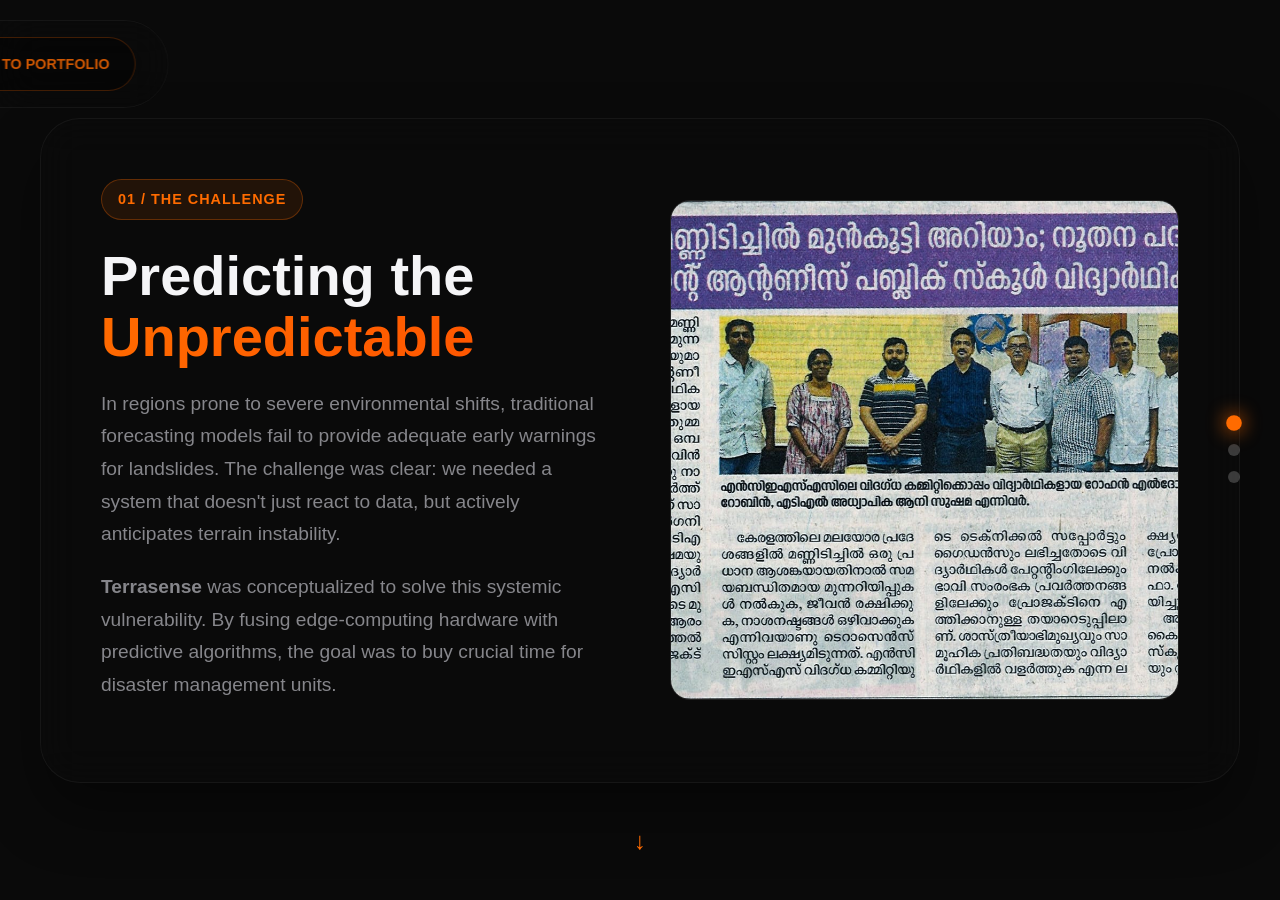
==== case-study-terrasense.html @ 5eba44bc "Add files via upload" ====
<!DOCTYPE html>
<html lang="en">
<head>
    <meta charset="UTF-8">
    <meta name="viewport" content="width=device-width, initial-scale=1.0">
    <title>Terrasense Case Study | Rohan Eldhose Manjummekudiyil</title>
    
    <!-- Google Fonts -->
    <link rel="preconnect" href="https://fonts.googleapis.com">
    <link rel="preconnect" href="https://fonts.gstatic.com" crossorigin>
    <link href="https://api.fontshare.com/v2/css?f[]=clash-display@700&f[]=satoshi@400;500;700&display=swap" rel="stylesheet">
    
    <!-- Local Stylesheet -->
    <link rel="stylesheet" href="style.css">

    <style>
        body, html {
            margin: 0;
            padding: 0;
            height: 100%;
            background: var(--bg-dark);
            color: var(--text-primary);
            font-family: 'Satoshi', sans-serif;
            overflow-x: hidden;
        }

        .scroll-container {
            height: 100vh;
            overflow-y: scroll;
            scroll-snap-type: y mandatory;
            scroll-behavior: smooth;
        }

        /* Hide scrollbar for a seamless presentation feel */
        .scroll-container::-webkit-scrollbar {
            width: 0px;
            background: transparent;
        }

        .slide {
            height: 100vh;
            width: 100%;
            scroll-snap-align: start;
            display: flex;
            align-items: center;
            justify-content: center;
            position: relative;
            padding: 40px;
            box-sizing: border-box;
        }

        .slide-content {
            max-width: 1200px;
            width: 100%;
            display: grid;
            grid-template-columns: 1fr 1fr;
            gap: 60px;
            align-items: center;
            background: rgba(10, 10, 10, 0.6);
            backdrop-filter: blur(20px);
            border: 1px solid rgba(255, 255, 255, 0.05);
            padding: 60px;
            border-radius: 40px;
            box-shadow: 0 30px 60px rgba(0,0,0,0.4);
            opacity: 0;
            transform: translateY(40px);
            animation: slideUpFade 1s forwards cubic-bezier(0.165, 0.84, 0.44, 1);
        }

        /* Slide specific delays */
        #slide2 .slide-content, #slide3 .slide-content {
            animation: none; /* Handled by intersection observer below */
        }

        @keyframes slideUpFade {
            to { opacity: 1; transform: translateY(0); }
        }

        .slide-text h2 {
            font-family: 'Clash Display', sans-serif;
            font-size: 3.5rem;
            line-height: 1.1;
            margin-bottom: 20px;
            color: var(--text-primary);
        }

        .slide-text .tag {
            display: inline-block;
            padding: 8px 16px;
            background: rgba(255, 107, 0, 0.1);
            color: var(--primary-orange);
            border: 1px solid rgba(255, 107, 0, 0.3);
            border-radius: 50px;
            font-size: 0.9rem;
            font-weight: 700;
            margin-bottom: 25px;
            letter-spacing: 1px;
            text-transform: uppercase;
        }

        .slide-text p {
            font-size: 1.2rem;
            line-height: 1.7;
            color: var(--text-secondary);
            margin-bottom: 20px;
        }

        .slide-image-container {
            width: 100%;
            height: 500px;
            border-radius: 20px;
            overflow: hidden;
            border: 1px solid rgba(255, 255, 255, 0.1);
            position: relative;
        }

        .slide-image-container img {
            width: 100%;
            height: 100%;
            object-fit: cover;
            transition: transform 0.8s ease;
        }

        .slide-image-container:hover img {
            transform: scale(1.05);
        }

        /* Navigation Dots */
        .nav-dots {
            position: fixed;
            right: 40px;
            top: 50%;
            transform: translateY(-50%);
            display: flex;
            flex-direction: column;
            gap: 15px;
            z-index: 100;
        }

        .dot {
            width: 12px;
            height: 12px;
            border-radius: 50%;
            background: rgba(255, 255, 255, 0.2);
            cursor: pointer;
            transition: all 0.3s ease;
        }

        .dot.active {
            background: var(--primary-orange);
            box-shadow: 0 0 15px var(--primary-orange);
            transform: scale(1.3);
        }

        .scroll-indicator {
            position: absolute;
            bottom: 40px;
            left: 50%;
            transform: translateX(-50%);
            color: var(--primary-orange);
            animation: bounce 2s infinite;
            font-size: 1.5rem;
            z-index: 10;
        }

        @keyframes bounce {
            0%, 20%, 50%, 80%, 100% { transform: translateY(0) translateX(-50%); }
            40% { transform: translateY(-20px) translateX(-50%); }
            60% { transform: translateY(-10px) translateX(-50%); }
        }

        @media (max-width: 992px) {
            .slide-content {
                grid-template-columns: 1fr;
                padding: 40px 20px;
                gap: 30px;
            }
            .slide-image-container {
                height: 300px;
            }
            .slide-text h2 {
                font-size: 2.5rem;
            }
            .nav-dots {
                display: none;
            }
        }
    </style>
</head>
<body>

    <!-- STICKY HEADER -> Back to Portfolio -->
    <header id="site-header" class="sticky-header" style="background: transparent; box-shadow: none; position: fixed; top: 20px; left: 20px;">
        <div class="header-container" style="display: flex; justify-content: space-between; align-items: center; margin: 0;">
            <a href="index.html#about" class="back-link" style="color: var(--primary-orange); text-decoration: none; font-weight: 600; font-size: 0.9rem; display: flex; align-items: center; gap: 8px; opacity: 0.8; transition: opacity 0.3s ease; background: rgba(0,0,0,0.5); padding: 12px 25px; border-radius: 50px; border: 1px solid rgba(255, 107, 0, 0.3); backdrop-filter: blur(10px);">
                <span style="font-size: 1.1rem;">←</span> BACK TO PORTFOLIO
            </a>
        </div>
    </header>

    <div class="nav-dots">
        <div class="dot active" onclick="document.getElementById('slide1').scrollIntoView()"></div>
        <div class="dot" onclick="document.getElementById('slide2').scrollIntoView()"></div>
        <div class="dot" onclick="document.getElementById('slide3').scrollIntoView()"></div>
    </div>

    <div class="scroll-container">
        
        <!-- SLIDE 1: PROBLEM STATEMENT -->
        <section id="slide1" class="slide">
            <div class="slide-content">
                <div class="slide-text">
                    <span class="tag">01 / The Challenge</span>
                    <h2>Predicting the <br><span class="gradient-text">Unpredictable</span></h2>
                    <p>In regions prone to severe environmental shifts, traditional forecasting models fail to provide adequate early warnings for landslides. The challenge was clear: we needed a system that doesn't just react to data, but actively anticipates terrain instability.</p>
                    <p><strong>Terrasense</strong> was conceptualized to solve this systemic vulnerability. By fusing edge-computing hardware with predictive algorithms, the goal was to buy crucial time for disaster management units.</p>
                </div>
                <div class="slide-image-container">
                    <img src="terrasense.jpeg" alt="Terrasense Hardware and Concepts">
                </div>
            </div>
            <div class="scroll-indicator">↓</div>
        </section>

        <!-- SLIDE 2: ITERATION & PROCESS -->
        <section id="slide2" class="slide">
            <div class="slide-content" style="grid-template-columns: 1fr 1fr;">
                <div class="slide-image-container">
                    <img src="prize.jpeg" alt="Terrasense Hardware and Concepts" style="background: #111;">
                </div>
                <div class="slide-text">
                    <span class="tag">02 / Iterative Architecture</span>
                    <h2>Creating the <br><span style="color: var(--primary-orange);">Ecosystem</span></h2>
                    <p>Building Terrasense required bridging physical hardware with digital tracking. The design process focused on three core modules:</p>
                    <ul style="color: var(--text-secondary); font-size: 1.1rem; line-height: 1.8; margin-bottom: 20px; padding-left: 20px;">
                        <li><strong>Deep Learning Rain Gauges:</strong> For hyper-localized weather telemetry.</li>
                        <li><strong>Slope Stability Hubs:</strong> To monitor exact axis shifts in real-time.</li>
                        <li><strong>The Alert Network:</strong> A unified dashboard ensuring absolute clarity under pressure.</li>
                    </ul>
                    <p>The UX process needed to remain brutalist and functional—stripping away visual noise so government operators immediately recognize critical threat levels.</p>
                </div>
            </div>
            <div class="scroll-indicator">↓</div>
        </section>

        <!-- SLIDE 3: EXECUTION & IMPACT -->
        <section id="slide3" class="slide">
            <div class="slide-content">
                <div class="slide-text">
                    <span class="tag">03 / The Impact</span>
                    <h2>Central Government <br><span class="gradient-text">Collaboration</span></h2>
                    <p>What started as a conceptual framework rapidly gained traction, leading to an official collaboration opportunity with central government authorities.</p>
                    <p>The final execution proves that robust logic, when paired with high-tier design and interdisciplinary research, can transition from an ambitious idea into a life-saving infrastructural asset.</p>
                    <div style="margin-top: 30px;">
                        <a href="index.html#skill-set" class="glass-btn" style="display: inline-flex; align-items: center; gap: 10px; padding: 15px 35px; background: rgba(255, 107, 0, 0.1); border: 1px solid var(--primary-orange); border-radius: 50px; color: var(--primary-orange); text-decoration: none; font-weight: 700; font-size: 1.1rem; transition: all 0.3s ease;">
                           BACK TO SKILL SET
                        </a>
                        
                        <style>
                            .glass-btn:hover {
                                background: var(--primary-orange) !important;
                                color: white !important;
                                transform: translateY(-5px);
                                box-shadow: 0 15px 30px rgba(255, 107, 0, 0.3) !important;
                            }
                        </style>
                    </div>
                </div>
                <div class="slide-image-container">
                    <img src="terrasense.jpeg" alt="Terrasense Final Integration" style="filter: contrast(1.2) saturate(1.2);">
                </div>
            </div>
        </section>

    </div>

    <!-- Scroll Observer Script for Animations and Dot Updates -->
    <script>
        const slides = document.querySelectorAll('.slide');
        const dots = document.querySelectorAll('.dot');
        const container = document.querySelector('.scroll-container');

        const observerOptions = {
            root: container,
            threshold: 0.5
        };

        const observer = new IntersectionObserver((entries) => {
            entries.forEach(entry => {
                if (entry.isIntersecting) {
                    // Update dots
                    const index = Array.from(slides).indexOf(entry.target);
                    dots.forEach(dot => dot.classList.remove('active'));
                    dots[index].classList.add('active');

                    // Trigger animation if not yet triggered
                    const content = entry.target.querySelector('.slide-content');
                    if(content.style.animationName !== 'slideUpFade') {
                        content.style.animation = 'slideUpFade 0.8s forwards cubic-bezier(0.165, 0.84, 0.44, 1)';
                    }
                }
            });
        }, observerOptions);

        slides.forEach(slide => {
            observer.observe(slide);
        });
    </script>
</body>
</html>
---- style.css ----
:root {
    --bg-dark: #0A0A0A;
    --bg-card: #121212;
    --primary-orange: #ff6b00;
    --secondary-orange: #ff4500;
    --accent-red: #cc0000;
    --gradient-orange: linear-gradient(135deg, #ff6b00, #ff4500);
    --text-primary: #f5f5f7;
    --text-secondary: #86868b;
    --border-color: rgba(255, 255, 255, 0.08);
    --glass-bg: rgba(18, 18, 18, 0.7);
    --glass-border: rgba(255, 255, 255, 0.04);
    
    /* Bento Settings */
    --bento-gap: 24px;
    --bento-radius: 28px;
    --focus-scale: 1.02;
}

* {
    margin: 0;
    padding: 0;
    box-sizing: border-box;
}

html {
    scroll-behavior: smooth;
    overflow-x: hidden;
}

body {
    font-family: 'Satoshi', sans-serif;
    background-color: var(--bg-dark);
    color: var(--text-primary);
    line-height: 1.6;
    overflow-x: hidden;
    position: relative;
    max-width: 100%; /* Strictly prevent body from exceeding viewport width */
}



h1,
h2,
h3,
h4,
h5,
h6 {
    font-family: 'Clash Display', sans-serif;
}

a {
    text-decoration: none;
    color: inherit;
    transition: all 0.3s ease;
}

ul {
    list-style: none;
}

/* Utilities */
.gradient-text {
    background: var(--gradient-orange);
    background-size: 200% auto;
    -webkit-background-clip: text;
    -webkit-text-fill-color: transparent;
    background-clip: text;
    animation: shine 4s linear infinite;
}

@keyframes shine {
    to {
        background-position: 200% center;
    }
}

.text-orange {
    color: var(--primary-orange);
}

.text-light {
    color: var(--text-primary);
}

.align-center {
    text-align: center;
}

.section-container {
    max-width: 1200px;
    margin: 0 auto;
    padding: 100px 20px;
}

.section-title {
    font-size: 2.5rem;
    margin-bottom: 3rem;
    font-weight: 800;
}

/* Header & Navigation (Floating Pill style) */
.sticky-header {
    position: fixed;
    top: 25px;
    left: 50%;
    transform: translateX(-50%);
    width: fit-content;
    z-index: 1000;
    background: rgba(20, 20, 20, 0.65);
    backdrop-filter: blur(20px);
    -webkit-backdrop-filter: blur(20px);
    border: 1px solid rgba(255, 255, 255, 0.05);
    border-radius: 100px;
    transition: all 0.4s cubic-bezier(0.165, 0.84, 0.44, 1);
    padding: 6px 12px;
}

.sticky-header.left-aligned {
    left: 40px;
    transform: none;
    margin: 0;
}

@media (max-width: 768px) {
    .sticky-header.left-aligned {
        left: 20px;
    }
}

.sticky-header.scrolled {
    background: rgba(15, 15, 15, 0.9);
    border-color: rgba(255, 255, 255, 0.15);
    box-shadow: 0 10px 30px rgba(0, 0, 0, 0.5);
}

.header-container {
    display: flex;
    justify-content: center;
    align-items: center;
    padding: 10px 20px;
    gap: 30px;
    margin: 0;
}

.logo {
    font-family: 'Clash Display', sans-serif;
    font-size: 1.1rem;
    font-weight: 800;
    letter-spacing: 1.5px;
    color: var(--primary-orange);
    margin-right: 15px;
    display: inline-flex;
    align-items: center;
    white-space: nowrap;
}

.logo span {
    color: var(--primary-orange);
    transition: all 0.5s cubic-bezier(0.175, 0.885, 0.32, 1.275);
}

.logo-r, .logo-em {
    display: inline-block;
}

.logo-hidden {
    display: inline-block;
    max-width: 0;
    opacity: 0;
    overflow: hidden;
    vertical-align: bottom;
    transition: max-width 0.5s ease-out, opacity 0.4s ease-out;
}

.logo:hover .logo-hidden {
    max-width: 150px;
    opacity: 1;
}

.logo:hover .logo-em {
    max-width: 0;
    opacity: 0;
    overflow: hidden;
    margin: 0;
    padding: 0;
}

.nav-links {
    display: flex;
    gap: 25px;
    align-items: center;
}

.nav-link {
    font-size: 0.75rem;
    font-weight: 600;
    color: rgba(255, 255, 255, 0.7);
    position: relative;
    padding-bottom: 5px;
    text-transform: uppercase;
    letter-spacing: 1.5px;
    transition: color 0.3s ease;
}

.nav-link::after {
    content: '';
    position: absolute;
    bottom: -5px;
    left: 50%;
    transform: translateX(-50%);
    width: 4px;
    height: 4px;
    background: var(--primary-orange);
    border-radius: 50%;
    opacity: 0;
    transition: opacity 0.3s ease, transform 0.3s ease;
}

.nav-link:hover::after,
.nav-link.active::after {
    opacity: 1;
    width: 4px;
    transform: translateX(-50%) scale(1.2);
}

.nav-link:hover,
.nav-link.active {
    color: var(--primary-orange);
}

.whatsapp-btn {
    display: flex;
    justify-content: center;
    align-items: center;
    width: 38px;
    height: 38px;
    border-radius: 50%;
    border: 1px solid rgba(255, 255, 255, 0.15);
    color: #25D366;
    transition: all 0.3s ease;
    margin-left: 10px;
}

.whatsapp-btn:hover {
    background: rgba(37, 211, 102, 0.1);
    border-color: #25D366;
    transform: scale(1.05);
}

.menu-toggle {
    display: none;
    background: none;
    border: none;
    color: var(--text-primary);
    font-size: 1.5rem;
    cursor: pointer;
}

/* Buttons */
.btn-primary {
    display: inline-block;
    background: var(--gradient-orange);
    color: white;
    padding: 12px 30px;
    border-radius: 30px;
    font-weight: 600;
    text-transform: uppercase;
    letter-spacing: 1px;
    transition: transform 0.4s cubic-bezier(0.175, 0.885, 0.32, 1.275), box-shadow 0.4s ease;
    border: none;
    cursor: pointer;
    position: relative;
    overflow: hidden;
    z-index: 1;
}

.btn-primary::before {
    content: '';
    position: absolute;
    top: 0;
    left: 0;
    width: 100%;
    height: 100%;
    background: linear-gradient(135deg, var(--secondary-orange), var(--primary-orange), var(--accent-red));
    z-index: -1;
    transition: opacity 0.4s ease;
    opacity: 0;
}

.btn-primary:hover {
    transform: translateY(-5px) scale(1.05);
    box-shadow: 0 15px 30px rgba(204, 0, 0, 0.3), 0 0 20px rgba(255, 107, 0, 0.3);
}

.btn-primary:hover::before {
    opacity: 1;
}

.btn-secondary {
    display: inline-block;
    background: transparent;
    color: var(--text-primary);
    padding: 12px 30px;
    border-radius: 30px;
    font-weight: 600;
    border: 2px solid var(--border-color);
    transition: all 0.3s ease;
}

.btn-secondary:hover {
    border-color: var(--primary-orange);
    color: var(--primary-orange);
}

/* Hero Section */
.hero-section {
    min-height: 100vh;
    display: flex;
    align-items: center;
    justify-content: space-between;
    max-width: 1200px;
    margin: 0 auto;
    padding: 120px 20px 60px;
    position: relative;
}

.hero-content {
    flex: 1;
    max-width: 600px;
    z-index: 10;
}

.tagline {
    color: var(--primary-orange);
    font-weight: 600;
    letter-spacing: 2px;
    text-transform: uppercase;
    margin-bottom: 20px;
    font-size: 0.9rem;
}

.hero-title {
    font-family: 'Outfit', sans-serif;
    font-weight: 900;
    font-size: 4.5rem;
    line-height: 1.1;
    margin-bottom: 20px;
}

.hero-subtitle {
    font-size: 1.5rem;
    font-weight: 400;
    color: var(--text-secondary);
    margin-bottom: 25px;
}

.divider {
    color: var(--primary-orange);
    margin: 0 10px;
}

.hero-description {
    font-size: 1.1rem;
    color: var(--text-secondary);
    margin-bottom: 40px;
    max-width: 500px;
}

.animated-letters {
    display: inline-block;
}

.animated-letters span {
    display: inline-block;
    opacity: 0;
    transform: translateY(15px);
    animation: letterFadeIn 0.5s cubic-bezier(0.175, 0.885, 0.32, 1.275) forwards;
}

@keyframes letterFadeIn {
    0% {
        opacity: 0;
        transform: translateY(15px);
        filter: blur(5px);
    }

    100% {
        opacity: 1;
        transform: translateY(0);
        filter: blur(0);
    }
}

.hero-glow-orb {
    position: absolute;
    top: 50%;
    left: 50%;
    width: 60vw;
    height: 60vw;
    max-width: 800px;
    max-height: 800px;
    background: radial-gradient(circle, rgba(204, 0, 0, 0.15) 0%, rgba(255, 107, 0, 0.05) 30%, rgba(0, 0, 0, 0) 70%);
    transform: translate(-50%, -50%);
    border-radius: 50%;
    z-index: 0;
    pointer-events: none;
    animation: orbPulse 8s ease-in-out infinite alternate;
}

@keyframes orbPulse {
    0% {
        transform: translate(-50%, -50%) scale(0.9);
        opacity: 0.8;
    }

    100% {
        transform: translate(-50%, -50%) scale(1.1);
        opacity: 1;
    }
}

.orange-animated-name {
    color: var(--primary-orange);
    display: inline-block;
    animation: textOrangeGlowFadeUp 3s cubic-bezier(0.4, 0, 0.2, 1) infinite alternate;
}

@keyframes textOrangeGlowFadeUp {
    0% {
        opacity: 0.8;
        transform: translateY(5px);
        text-shadow: 0 0 10px rgba(255, 107, 0, 0.2);
    }

    100% {
        opacity: 1;
        transform: translateY(-5px);
        text-shadow: 0 0 30px rgba(255, 107, 0, 0.9), 0 0 10px rgba(255, 107, 0, 0.5);
    }
}

.plain-white-name {
    color: #ffffff;
    display: inline-block;
    font-size: 0.7em;
}

.hero-actions {
    display: flex;
    gap: 20px;
}

.hero-graphics {
    flex: 1;
    position: relative;
    display: flex;
    justify-content: center;
    align-items: center;
    height: 500px;
}

.circle-graphic {
    position: absolute;
    border-radius: 50%;
    filter: blur(60px);
    z-index: 0;
    animation: float 6s ease-in-out infinite;
}

.circle-1 {
    width: 300px;
    height: 300px;
    background: rgba(255, 107, 0, 0.4);
    top: 50px;
    right: 50px;
}

.circle-2 {
    width: 200px;
    height: 200px;
    background: rgba(255, 51, 0, 0.3);
    bottom: 50px;
    left: 50px;
    animation-delay: 2s;
}

.hero-custom-blend {
    margin-top: 30px;
    margin-bottom: 80px;
    max-width: 650px;
    width: 100%;
    position: relative;
    display: flex;
    justify-content: center;
    background-color: transparent;
    /* Blocks the solid text behind the image area */
}

.hero-orange-glow {
    position: absolute;
    top: 15%;
    left: 20%;
    width: 60%;
    height: 70%;
    background: var(--primary-orange);
    opacity: 0.25;
    filter: blur(60px);
    z-index: 0;
}

.hero-main-img {
    height: 750px;
    width: auto;
    max-width: 100%;
    object-fit: contain;
    object-position: top center;
    position: relative;
    z-index: 1;
    image-rendering: high-quality;
    /* Soft edges to mask harsh background borders, making text blend gracefully */
    -webkit-mask-image: radial-gradient(ellipse at center 45%, black 45%, transparent 75%);
    mask-image: radial-gradient(ellipse at center 45%, black 45%, transparent 75%);
}

.hero-left-fade {
    position: absolute;
    inset: 0;
    background: linear-gradient(to right, #0a0a0a 0%, transparent 35%);
    /* Dark gradient from the left */
    z-index: 2;
    pointer-events: none;
}

.hero-image-animate {
    animation: imageFadeIn 1s ease-out forwards;
    transition: transform 0.5s ease-out;
    opacity: 0;
}

@keyframes imageFadeIn {
    0% {
        opacity: 0;
        filter: blur(10px);
    }

    100% {
        opacity: 1;
        filter: blur(0);
    }
}

@keyframes slowZoomFloat {
    0% {
        transform: scale(1) translateY(0px) rotate(0deg);
    }

    50% {
        transform: scale(1.02) translateY(-10px) rotate(1deg);
    }

    100% {
        transform: scale(1.05) translateY(5px) rotate(-1deg);
    }
}

.glass-card {
    background: var(--bg-card);
    border: 1px solid var(--border-color);
    padding: 20px 30px;
    border-radius: var(--bento-radius);
    display: flex;
    align-items: center;
    gap: 15px;
    position: relative;
    z-index: 10;
    transition: transform 0.4s cubic-bezier(0.165, 0.84, 0.44, 1), box-shadow 0.4s ease;
}

.glass-card:hover {
    transform: translateY(-5px) scale(var(--focus-scale));
    box-shadow: 0 15px 35px rgba(0, 0, 0, 0.3);
}

/* Bento Utilities */
.bento-grid {
    display: grid;
    grid-template-columns: repeat(4, 1fr);
    grid-auto-rows: minmax(180px, auto);
    gap: var(--bento-gap);
    width: 100%;
}

.bento-card {
    background: var(--bg-card);
    border: 1px solid var(--glass-border);
    border-radius: var(--bento-radius);
    padding: 30px;
    overflow: hidden;
    position: relative;
    display: flex;
    flex-direction: column;
    justify-content: flex-start;
    transition: transform 0.4s cubic-bezier(0.165, 0.84, 0.44, 1), box-shadow 0.4s ease, border-color 0.3s ease;
}

.bento-card:hover {
    transform: scale(var(--focus-scale));
    border-color: rgba(255, 255, 255, 0.15);
    box-shadow: 0 20px 40px rgba(0, 0, 0, 0.4);
}

.col-span-1 { grid-column: span 1; }
.col-span-2 { grid-column: span 2; }
.col-span-3 { grid-column: span 3; }
.col-span-4 { grid-column: span 4; }

.row-span-1 { grid-row: span 1; }
.row-span-2 { grid-row: span 2; }

@media (max-width: 900px) {
    .bento-grid {
        grid-template-columns: repeat(2, 1fr);
    }
}
@media (max-width: 600px) {
    .bento-grid {
        grid-template-columns: 1fr;
    }
}

/* Infinite Scrolling Marquee for Tools */
.marquee-container {
    width: 100%;
    overflow: hidden;
    position: relative;
    padding: 30px 0;
    margin: 20px 0;
    border-top: 1px solid var(--border-color);
    border-bottom: 1px solid var(--border-color);
    background: linear-gradient(to right, rgba(10,10,10,1), rgba(18,18,18,0.5) 20%, rgba(18,18,18,0.5) 80%, rgba(10,10,10,1));
}

.marquee-content {
    display: flex;
    width: fit-content;
    animation: scroll 20s linear infinite;
    gap: 60px;
    align-items: center;
}

.marquee-content:hover {
    animation-play-state: paused;
}

.tool-tag {
    font-family: 'Clash Display', sans-serif;
    font-size: 1.5rem;
    font-weight: 700;
    color: var(--text-secondary);
    display: flex;
    align-items: center;
    gap: 10px;
    transition: color 0.3s ease, transform 0.3s ease;
    white-space: nowrap;
}

.tool-tag:hover {
    color: var(--primary-orange);
    transform: scale(1.1);
}

@keyframes scroll {
    0% { transform: translateX(0); }
    100% { transform: translateX(calc(-50% - 30px)); }
}

.glass-icon {
    font-size: 2rem;
}

/* Background Text Animation */
.scrolling-text-bg {
    position: absolute;
    top: 80%;
    left: 50%;
    transform: translate(-50%, -50%);
    width: 100%;
    pointer-events: none;
    z-index: 1;
    display: flex;
    justify-content: center;
    align-items: center;
    overflow: visible;
}

.scrolling-text-content {
    font-family: 'Edo', sans-serif;
    font-size: clamp(2.5rem, 12vw, 15rem);
    /* Adjusted for "The Designer" phrase */
    font-weight: 400;
    color: var(--primary-orange);
    white-space: nowrap;
    letter-spacing: 0px;
    text-align: center;
    width: 100%;
    line-height: 1;
    padding: 0;
    -webkit-text-stroke: 1.2px var(--primary-orange);
    /* Keeps thickness consistent with outline version */
}

.outline-text {
    color: transparent;
    -webkit-text-stroke: 1.2px var(--primary-orange);
}

@keyframes scrollTextRight {
    0% {
        transform: translateX(-50%);
    }

    100% {
        transform: translateX(0);
    }
}

@keyframes float {
    0% {
        transform: translateY(0px) rotate(0deg);
    }

    50% {
        transform: translateY(-20px) rotate(10deg);
    }

    100% {
        transform: translateY(0px) rotate(0deg);
    }
}

@keyframes float-small {
    0% {
        transform: translateY(0px);
    }

    100% {
        transform: translateY(-10px);
    }
}

.font-designer {
    font-family: 'Caveat', cursive;
    font-size: 2.2rem;
    color: transparent;
    background: var(--gradient-orange);
    -webkit-background-clip: text;
    background-clip: text;
    padding: 0 5px;
}

/* About Section */
.about-grid {
    display: grid;
    grid-template-columns: 1fr 1fr;
    gap: 60px;
    align-items: center;
}

.about-image-wrapper {
    position: relative;
}

.abstract-image {
    width: 100%;
    height: 600px;
    background: #000;
    position: relative;
    overflow: hidden;
}

.about-profile-img {
    filter: grayscale(100%) contrast(1.1);
    transition: filter 0.6s cubic-bezier(0.165, 0.84, 0.44, 1), transform 0.6s cubic-bezier(0.165, 0.84, 0.44, 1);
}

.abstract-image:hover .about-profile-img,
.about-profile-img:active {
    filter: grayscale(0%) contrast(1.05);
    transform: scale(1.03);
}

.img-gradient-overlay {
    position: absolute;
    inset: 0;
    background: linear-gradient(180deg, rgba(0, 0, 0, 0) 50%, rgba(0, 0, 0, 0.8) 100%);
}

.image-nameplate {
    position: absolute;
    bottom: 0;
    left: 0;
    background: rgba(40, 40, 40, 0.7);
    backdrop-filter: blur(10px);
    -webkit-backdrop-filter: blur(10px);
    border-top: 1px solid rgba(255, 255, 255, 0.1);
    border-right: 1px solid rgba(255, 255, 255, 0.1);
    padding: 20px 30px;
    z-index: 3;
}

.image-nameplate h3 {
    font-family: 'Clash Display', sans-serif;
    font-size: 1.2rem;
    font-weight: 800;
    color: #fff;
    margin-bottom: 5px;
    letter-spacing: 1px;
}

.image-nameplate p {
    font-size: 0.85rem;
    color: rgba(255, 255, 255, 0.7);
    margin: 0;
}

.about-content p {
    color: var(--text-secondary);
    margin-bottom: 20px;
    font-size: 1.1rem;
}

.about-content strong {
    color: var(--text-primary);
}

.about-subheadline {
    color: var(--primary-orange);
    font-size: 0.85rem;
    font-weight: 700;
    letter-spacing: 2px;
    display: flex;
    align-items: center;
    gap: 15px;
    margin-bottom: 5px;
}

.subheadline-line {
    width: 60px;
    height: 1px;
    background: var(--primary-orange);
    display: inline-block;
}

.about-text-container p {
    color: #a0a0a0;
    font-size: 1.05rem;
    line-height: 1.7;
    margin-bottom: 25px;
}

.about-quote-box {
    border-left: 4px solid var(--primary-orange);
    padding-left: 20px;
    margin-top: 40px;
    font-family: 'Clash Display', sans-serif;
    font-size: 1.25rem;
    font-weight: 700;
    letter-spacing: 1.5px;
    color: #ffffff;
}

.about-name-container {
    position: relative;
    display: inline-flex;
    flex-direction: column;
    margin-bottom: 5px;
}

.about-name {
    font-size: 3rem;
    font-weight: 900;
    color: var(--text-primary);
    position: relative;
    z-index: 2;
    letter-spacing: 1px;
    line-height: 1.1;
}

.about-surname {
    font-size: 1.2rem;
    font-weight: 500;
    color: var(--text-secondary);
    letter-spacing: 4px;
    position: relative;
    z-index: 2;
}

.name-glow {
    position: absolute;
    top: 50%;
    left: 50%;
    width: 120%;
    height: 120%;
    background: radial-gradient(circle, rgba(204, 0, 0, 0.35) 0%, rgba(204, 0, 0, 0) 70%);
    transform: translate(-50%, -50%);
    z-index: 1;
    filter: blur(25px);
    animation: pulse-glow 3s ease-in-out infinite alternate;
}

@keyframes pulse-glow {
    0% {
        opacity: 0.3;
        transform: translate(-50%, -50%) scale(0.9);
    }

    100% {
        opacity: 0.7;
        transform: translate(-50%, -50%) scale(1.1);
    }
}

.about-tagline {
    font-size: 1.25rem;
    font-weight: 600;
    margin-bottom: 25px;
    letter-spacing: 0.5px;
    display: inline-flex;
    align-items: center;
    gap: 12px;
}

.about-tagline-text {
    background: linear-gradient(90deg, #ff6b00, #ff8e3c, #cc0000, #ff6b00);
    background-size: 200% auto;
    -webkit-background-clip: text;
    -webkit-text-fill-color: transparent;
    background-clip: text;
    color: transparent;
    animation: shine 4s linear infinite;
}

.sparkle {
    color: var(--primary-orange);
    font-size: 1.2rem;
    animation: sparkle-anim 2s ease-in-out infinite alternate;
}

@keyframes sparkle-anim {
    0% {
        transform: scale(0.8) rotate(0deg);
        opacity: 0.5;
        filter: drop-shadow(0 0 5px rgba(255, 107, 0, 0.2));
    }

    100% {
        transform: scale(1.3) rotate(20deg);
        opacity: 1;
        filter: drop-shadow(0 0 10px rgba(255, 107, 0, 1));
    }
}

/* Text Reveal Animation specific for javascript intersection observers */
.reveal-text {
    opacity: 0;
    transform: translateY(20px);
}

/* Skills Section */
.skills-grid {
    display: flex;
    flex-wrap: wrap;
    justify-content: center;
    gap: 30px;
}
.skill-card {
    flex: 1 1 250px;
    max-width: 300px;
    background: rgba(255, 30, 30, 0.12); /* Redder visibility */
    backdrop-filter: blur(20px);
    -webkit-backdrop-filter: blur(20px);
    border: 1px solid rgba(255, 30, 30, 0.2);
    border-radius: 24px;
    padding: 40px 20px;
    text-align: center;
    cursor: pointer;
    box-shadow: 0 4px 15px rgba(0, 0, 0, 0.1);
    display: flex;
    flex-direction: column;
    justify-content: center;
    align-items: center;
    position: relative;
    overflow: hidden;
    animation: none !important;
    transition: background 0.3s ease !important;
}

.skill-card:hover {
    background: rgba(255, 30, 30, 0.2);
    border-color: rgba(255, 30, 30, 0.4);
}

.skill-icon {
    font-size: 3rem;
    margin-bottom: 15px;
    display: inline-block;
    transition: none !important;
}

.skill-card h3 {
    font-size: 1.3rem;
    font-weight: 600;
    margin-bottom: 25px;
}

/* Removed Explore indicators */


/* Projects Section */
.projects-grid {
    display: grid;
    grid-template-columns: repeat(auto-fit, minmax(350px, 1fr));
    gap: 40px;
}

.project-card {
    background: var(--bg-card);
    backdrop-filter: blur(20px);
    -webkit-backdrop-filter: blur(20px);
    border-radius: 24px;
    overflow: hidden;
    border: 1px solid var(--border-color);
    transition: all 0.5s cubic-bezier(0.175, 0.885, 0.32, 1.275);
    box-shadow: 0 4px 15px rgba(0, 0, 0, 0.1);
}

.project-card:hover {
    transform: translateY(-12px);
    box-shadow: 0 20px 40px rgba(0, 0, 0, 0.5), 0 0 25px rgba(204, 0, 0, 0.25);
    border-color: rgba(204, 0, 0, 0.5);
}

.project-card:hover .project-image {
    transform: scale(1.08);
}

.project-image {
    height: 250px;
    background-size: cover;
    background-position: center;
    position: relative;
    transition: transform 0.6s cubic-bezier(0.165, 0.84, 0.44, 1);
}

.project-image::after {
    content: '';
    position: absolute;
    inset: 0;
    background: linear-gradient(to top, var(--bg-card), transparent);
}

/* Placeholder backgrounds */
.terrasense {
    background-image: url('terrasense.jpeg');
}

.school-logo {
    background-image: url('school logo.jpeg');
    background-color: #000;
    background-size: contain;
    background-repeat: no-repeat;
}

.dam-model {
    background-image: url('dam (1).jpeg');
}

.documentary {
    background-image: url('school documentary.jpeg');
}

.project-info {
    padding: 30px;
}

.project-info h3 {
    font-size: 1.4rem;
    margin-bottom: 15px;
    color: var(--primary-orange);
}

.project-details {
    list-style-type: none;
}

.project-details li {
    position: relative;
    padding-left: 20px;
    margin-bottom: 10px;
    color: var(--text-secondary);
    font-size: 0.95rem;
}

.project-details li::before {
    content: '❯';
    position: absolute;
    left: 0;
    top: 2px;
    color: var(--primary-orange);
    font-size: 0.8rem;
}

.expandable-card {
    cursor: pointer;
    position: relative;
}

.project-elaboration {
    max-height: 0;
    overflow: hidden;
    opacity: 0;
    transition: max-height 0.6s cubic-bezier(0.165, 0.84, 0.44, 1), opacity 0.4s ease 0.1s;
    margin-top: 0;
    color: var(--text-secondary);
    font-size: 0.95rem;
    line-height: 1.6;
}

.project-elaboration p {
    color: #cccccc;
}

/* Removed indicators */

.expandable-card.expanded .project-elaboration {
    max-height: 500px;
    opacity: 1;
    margin-top: 15px;
    padding-top: 15px;
    border-top: 1px solid rgba(255, 255, 255, 0.1);
}

.expandable-card.expanded .card-indicator {
    opacity: 0;
    pointer-events: none;
    max-height: 0;
    margin: 0;
}

/* Contact Section */
.glassmorphism {
    background: var(--bg-card);
    backdrop-filter: blur(20px);
    -webkit-backdrop-filter: blur(20px);
    border: 1px solid var(--border-color);
    border-radius: 30px;
    padding: 50px;
    display: flex;
    flex-wrap: wrap;
    gap: 50px;
    box-shadow: 0 4px 15px rgba(0, 0, 0, 0.1);
}

.contact-info,
.contact-form-container {
    flex: 1;
    min-width: 300px;
}

.contact-msg {
    color: var(--text-secondary);
    font-size: 1.2rem;
    margin-bottom: 30px;
}

.contact-links {
    margin-bottom: 40px;
}

.contact-email {
    display: inline-flex;
    align-items: center;
    gap: 10px;
    font-size: 1.2rem;
    color: var(--text-primary);
    background: rgba(255, 255, 255, 0.05);
    padding: 20px;
    border-radius: 15px;
    border: 1px solid var(--border-color);
}

.contact-email:hover {
    border-color: var(--primary-orange);
    color: var(--primary-orange);
}

.social-links {
    display: flex;
    gap: 15px;
}

.social-icon {
    width: 50px;
    height: 50px;
    border-radius: 50%;
    background: rgba(255, 255, 255, 0.05);
    display: flex;
    justify-content: center;
    align-items: center;
    font-weight: 600;
    border: 1px solid var(--border-color);
}

.social-icon:hover {
    background: var(--gradient-orange);
    border-color: transparent;
    color: white;
    transform: translateY(-5px);
}

.contact-form {
    display: flex;
    flex-direction: column;
    gap: 20px;
}

.form-group label {
    display: block;
    margin-bottom: 8px;
    font-weight: 500;
    color: var(--text-secondary);
}

.form-group input,
.form-group textarea {
    width: 100%;
    padding: 15px;
    background: rgba(0, 0, 0, 0.3);
    border: 1px solid var(--border-color);
    border-radius: 10px;
    color: var(--text-primary);
    font-family: inherit;
    transition: all 0.3s ease;
}

.form-group input:focus,
.form-group textarea:focus {
    outline: none;
    border-color: var(--primary-orange);
    box-shadow: 0 0 10px rgba(255, 107, 0, 0.2);
}

/* Signature Section */
.signature-section {
    text-align: center;
    margin-top: 120px;
    padding-bottom: 20px;
}

.meaningful-text {
    font-family: 'Clash Display', sans-serif;
    font-size: 3rem;
    font-weight: 900;
    margin: 0;
    letter-spacing: 2px;
    background: linear-gradient(90deg, var(--primary-orange), var(--secondary-orange), var(--accent-red), var(--primary-orange));
    background-size: 200% auto;
    -webkit-background-clip: text;
    -webkit-text-fill-color: transparent;
    background-clip: text;
    color: transparent;
    animation: none !important;
    text-shadow: 0 10px 40px rgba(204, 0, 0, 0.4);
}

/* Footer */
.fixed-footer {
    position: relative;
    background: #050505;
    padding: 30px 20px;
    text-align: center;
    border-top: 1px solid var(--border-color);
}

.fixed-footer p {
    color: var(--text-secondary);
    font-size: 0.9rem;
}

/* Gallery Page Styles */
.gallery-page-section {
    width: 100%;
    min-height: 100vh;
    background: var(--bg-dark);
}

.image-gallery-grid {
    display: grid;
    grid-template-columns: repeat(auto-fit, minmax(300px, 1fr));
    grid-auto-rows: 350px;
    gap: 25px;
    grid-auto-flow: dense;
}

.gallery-item {
    position: relative;
    border-radius: 12px;
    overflow: hidden;
    box-shadow: 0 10px 30px rgba(0, 0, 0, 0.3);
    border: 1px solid rgba(255, 255, 255, 0.05);
    background: #0a0a0a;
}

.gallery-item.large {
    grid-column: span 2;
    grid-row: span 2;
}

.gallery-item.wide {
    grid-column: span 2;
}

.gallery-item.tall {
    grid-row: span 2;
}

.img-wrapper {
    width: 100%;
    height: 100%;
    overflow: hidden;
}

.img-wrapper img {
    width: 100%;
    height: 100%;
    object-fit: cover;
    object-position: center;
    transition: transform 0.6s cubic-bezier(0.19, 1, 0.22, 1);
    display: block;
}

.gallery-item:hover .img-wrapper img {
    transform: scale(1.08);
}

/* Responsive Design */
@media (max-width: 992px) {
    .hero-title {
        font-size: 3.5rem;
    }

    .about-grid {
        display: flex;
        flex-direction: column;
        gap: 40px;
    }

    .font-designer {
        font-size: 2rem;
    }

    .hero-section {
        flex-direction: column;
        text-align: center;
        padding-top: 150px;
    }

    .hero-content {
        align-items: center;
        display: flex;
        flex-direction: column;
    }

    .hero-actions {
        justify-content: center;
    }
}

@media (max-width: 768px) {
    .menu-toggle {
        display: block;
    }

    .nav-links {
        position: absolute;
        top: 80px;
        left: 5%;
        right: 5%;
        border-radius: 20px;
        background: rgba(15, 15, 15, 0.95);
        backdrop-filter: blur(20px);
        -webkit-backdrop-filter: blur(20px);
        flex-direction: column;
        align-items: center;
        padding: 30px 0;
        gap: 20px;
        transform: translateY(-150%);
        transition: transform 0.3s ease;
        border: 1px solid var(--border-color);
        box-shadow: 0 10px 30px rgba(0, 0, 0, 0.5);
    }

    .nav-links.active {
        transform: translateY(0);
    }

    .hero-section {
        flex-direction: column;
        text-align: center;
        padding-top: 150px;
        min-height: auto;
        padding-bottom: 40px;
    }

    .hero-content {
        align-items: center;
        display: flex;
        flex-direction: column;
        width: 100%;
        max-width: 100%;
    }

    .hero-main-img {
        height: auto !important;
        max-height: 400px !important;
        width: 100%;
        object-fit: contain;
    }

    .hero-title {
        font-size: 2.2rem !important;
        margin-bottom: 15px;
        line-height: 1.2;
    }

    .hero-subtitle {
        font-size: 1.1rem !important;
        margin-bottom: 15px;
    }

    .tagline {
        font-size: 1rem !important;
        margin-bottom: 15px;
    }

    .hero-description {
        font-size: 1rem;
        padding: 0 15px;
        line-height: 1.4;
    }

    .scrolling-text-content {
        font-size: clamp(2rem, 15vw, 3.5rem) !important;
    }

    .about-image-wrapper {
        width: 100% !important;
        flex: 1 1 auto !important;
        display: block !important;
    }
    
    .abstract-image {
        height: 350px !important;
        border-radius: 20px;
        width: 100% !important;
        display: block !important;
    }
    
    .about-profile-img {
        filter: grayscale(0%) contrast(1.15) saturate(1.1) !important; /* Remove grayscale and slightly boost color on phone for better clarity */
        image-rendering: -webkit-optimize-contrast; /* Safari crisp scaling */
        image-rendering: crisp-edges;
        transform: translateZ(0); /* Hardware acceleration to reduce blur during layout reflow */
    }
    
    .desktop-about-header {
        display: none !important; /* Hide desktop header on mobile */
    }
    
    .mobile-about-header {
        display: block !important; /* Show mobile header on mobile */
        text-align: center;
        margin-bottom: 20px;
    }
    
    .mobile-about-header .section-title {
        font-size: 3rem !important;
        text-align: center;
        margin-bottom: 0 !important;
    }
    
    .about-text-container p {
        font-size: 0.95rem;
        text-align: center;
    }
    
    .mobile-about-header .about-subheadline {
        justify-content: center;
    }
    
    .about-quote-box {
        font-size: 1rem;
        text-align: center;
        border-left: none;
        border-top: 2px solid var(--primary-orange);
        padding-left: 0;
        padding-top: 15px;
    }

    .section-container {
        padding: 40px 15px !important;
    }

    .skills-grid {
        display: flex !important;
        flex-wrap: wrap !important;
        justify-content: center !important;
        gap: 20px !important;
    }
    
    .skill-card {
        flex: 1 1 150px !important; /* Smaller flex basis for phone to keep side-by-side if they fit, or slightly larger if single column is forced */
        max-width: 250px !important;
        padding: 20px 15px !important; /* Slightly smaller padding */
    }
    
    .skill-card h3 {
        font-size: 1.1rem !important;
    }

    .contact-grid {
        display: flex !important;
        flex-direction: row !important;
        align-items: center !important;
        gap: 20px !important;
    }
    
    .contact-info-side, .contact-graphics-side {
        flex: 1 !important;
    }
    
    .contact-info-side {
        text-align: left;
        flex: 0 0 50% !important; /* Force true 50/50 split */
        padding-right: 10px;
    }
    
    .contact-graphics-side {
        flex: 0 0 50% !important;
    }
    
    .contact-massive-heading {
        font-size: 1.5rem !important; /* Very small to fit left side */
        line-height: 1.1 !important;
        margin-bottom: 1rem !important;
    }
    
    /* Target inline styles for phone and email on mobile */
    .inquiries-section p {
        font-size: 1rem !important; 
    }
    
    .contact-detail-row p {
        font-size: clamp(0.5rem, 3.5vw, 0.8rem) !important; /* Scale text down on very small screens so it fits */
        white-space: nowrap !important; /* Force onto a single line */
    }
    
    .icon-circle {
        width: 30px !important;
        height: 30px !important;
    }
    
    .icon-circle svg {
        width: 14px !important;
        height: 14px !important;
    }

    #contact-image-container {
        height: 250px !important; /* Shorter image */
        width: 100% !important;
    }
    
    .contact-detail-row {
        justify-content: flex-start;
        align-items: center !important; /* Force vertical centering instead of flex-start */
        gap: 5px !important; /* Very small gap between icon and text */
        margin-bottom: 1rem !important; /* Less bottom margin on mobile */
    }
    
    .contact-detail-row > div:nth-child(2) {
        padding-top: 0 !important; /* Override inline padding-top from HTML */
    }
    
    .signature-section h2 {
        font-size: 1.8rem !important;
    }
    
    .whatido-section .section-title {
        font-size: 2.2rem !important; /* Scale down heading */
        letter-spacing: -2px !important; /* Tighter letter spacing */
        white-space: nowrap !important; /* Force onto a single line */
    }
    
    .whatido-section {
        min-height: 20vh !important;
        padding: 40px 0 !important;
    }

}

/* What I Do Section Enhancements */
.whatido-section {
    position: relative;
    overflow: hidden;
    min-height: 30vh;
    padding: 60px 0;
    display: flex;
    align-items: center;
    justify-content: center;
}

.whatido-section .section-container {
    position: relative;
    z-index: 2;
}

/* Background Glow Effect */
.whatido-section::before {
    content: '';
    position: absolute;
    top: 50%;
    left: 50%;
    transform: translate(-50%, -50%);
    width: 600px;
    height: 600px;
    background: radial-gradient(circle, rgba(255, 107, 0, 0.2) 0%, transparent 70%);
    z-index: 0;
    pointer-events: none;
    animation: whatidoGlow 8s ease-in-out infinite alternate;
}

@keyframes whatidoGlow {
    0% {
        transform: translate(-50%, -50%) scale(0.8) rotate(0deg);
        opacity: 0.4;
    }
    50% {
        opacity: 0.7;
    }
    100% {
        transform: translate(-50%, -50%) scale(1.5) rotate(180deg);
        opacity: 0.3;
    }
}

.animated-letters span {
    display: inline-block;
    opacity: 0;
    transform: translateY(20px) rotateX(-90deg);
    transition: all 0.6s cubic-bezier(0.175, 0.885, 0.32, 1.275);
}

.whatido-section.revealed .animated-letters span {
    opacity: 1;
    transform: translateY(0) rotateX(0);
}

.animated-letters span:nth-child(1) { transition-delay: 0.1s; }
.animated-letters span:nth-child(2) { transition-delay: 0.15s; }
.animated-letters span:nth-child(3) { transition-delay: 0.2s; }
.animated-letters span:nth-child(4) { transition-delay: 0.25s; }
.animated-letters span:nth-child(5) { transition-delay: 0.3s; }
.animated-letters span:nth-child(6) { transition-delay: 0.35s; }
.animated-letters span:nth-child(7) { transition-delay: 0.4s; }
.animated-letters span:nth-child(8) { transition-delay: 0.45s; }
.animated-letters span:nth-child(9) { transition-delay: 0.5s; }
.animated-letters span:nth-child(10) { transition-delay: 0.55s; }

.whatido-section .section-title {
    transition: all 0.5s cubic-bezier(0.175, 0.885, 0.32, 1.275);
}

.whatido-section .section-title:hover {
    transform: scale(1.05);
    text-shadow: 0 0 30px rgba(255, 107, 0, 0.4);
    letter-spacing: 2px;
}
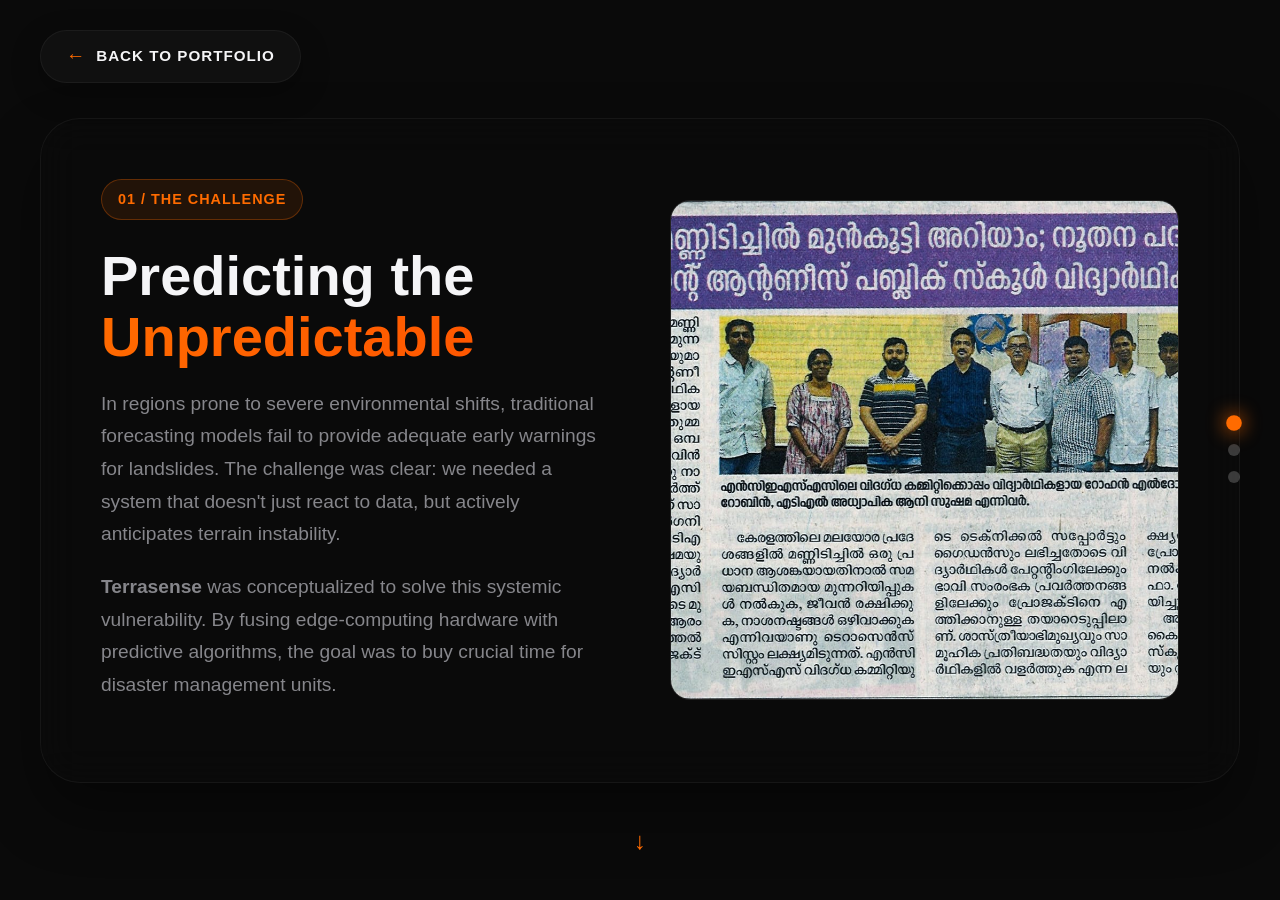
==== commit 743612bb: "Update case-study-terrasense.html" ====
--- a/case-study-terrasense.html
+++ b/case-study-terrasense.html
@@ -12,7 +12,6 @@
     
     <!-- Local Stylesheet -->
     <link rel="stylesheet" href="style.css">
-
     <style>
         body, html {
             margin: 0;
@@ -23,20 +22,17 @@
             font-family: 'Satoshi', sans-serif;
             overflow-x: hidden;
         }
-
         .scroll-container {
             height: 100vh;
             overflow-y: scroll;
             scroll-snap-type: y mandatory;
             scroll-behavior: smooth;
         }
-
         /* Hide scrollbar for a seamless presentation feel */
         .scroll-container::-webkit-scrollbar {
             width: 0px;
             background: transparent;
         }
-
         .slide {
             height: 100vh;
             width: 100%;
@@ -48,7 +44,6 @@
             padding: 40px;
             box-sizing: border-box;
         }
-
         .slide-content {
             max-width: 1200px;
             width: 100%;
@@ -66,16 +61,13 @@
             transform: translateY(40px);
             animation: slideUpFade 1s forwards cubic-bezier(0.165, 0.84, 0.44, 1);
         }
-
         /* Slide specific delays */
         #slide2 .slide-content, #slide3 .slide-content {
             animation: none; /* Handled by intersection observer below */
         }
-
         @keyframes slideUpFade {
             to { opacity: 1; transform: translateY(0); }
         }
-
         .slide-text h2 {
             font-family: 'Clash Display', sans-serif;
             font-size: 3.5rem;
@@ -83,7 +75,6 @@
             margin-bottom: 20px;
             color: var(--text-primary);
         }
-
         .slide-text .tag {
             display: inline-block;
             padding: 8px 16px;
@@ -97,14 +88,12 @@
             letter-spacing: 1px;
             text-transform: uppercase;
         }
-
         .slide-text p {
             font-size: 1.2rem;
             line-height: 1.7;
             color: var(--text-secondary);
             margin-bottom: 20px;
         }
-
         .slide-image-container {
             width: 100%;
             height: 500px;
@@ -113,18 +102,15 @@
             border: 1px solid rgba(255, 255, 255, 0.1);
             position: relative;
         }
-
         .slide-image-container img {
             width: 100%;
             height: 100%;
             object-fit: cover;
             transition: transform 0.8s ease;
         }
-
         .slide-image-container:hover img {
             transform: scale(1.05);
         }
-
         /* Navigation Dots */
         .nav-dots {
             position: fixed;
@@ -136,7 +122,6 @@
             gap: 15px;
             z-index: 100;
         }
-
         .dot {
             width: 12px;
             height: 12px;
@@ -145,13 +130,11 @@
             cursor: pointer;
             transition: all 0.3s ease;
         }
-
         .dot.active {
             background: var(--primary-orange);
             box-shadow: 0 0 15px var(--primary-orange);
             transform: scale(1.3);
         }
-
         .scroll-indicator {
             position: absolute;
             bottom: 40px;
@@ -162,13 +145,11 @@
             font-size: 1.5rem;
             z-index: 10;
         }
-
         @keyframes bounce {
             0%, 20%, 50%, 80%, 100% { transform: translateY(0) translateX(-50%); }
             40% { transform: translateY(-20px) translateX(-50%); }
             60% { transform: translateY(-10px) translateX(-50%); }
         }
-
         @media (max-width: 992px) {
             .slide-content {
                 grid-template-columns: 1fr;
@@ -188,22 +169,17 @@
     </style>
 </head>
 <body>
-
-    <!-- STICKY HEADER -> Back to Portfolio -->
-    <header id="site-header" class="sticky-header" style="background: transparent; box-shadow: none; position: fixed; top: 20px; left: 20px;">
-        <div class="header-container" style="display: flex; justify-content: space-between; align-items: center; margin: 0;">
-            <a href="index.html#about" class="back-link" style="color: var(--primary-orange); text-decoration: none; font-weight: 600; font-size: 0.9rem; display: flex; align-items: center; gap: 8px; opacity: 0.8; transition: opacity 0.3s ease; background: rgba(0,0,0,0.5); padding: 12px 25px; border-radius: 50px; border: 1px solid rgba(255, 107, 0, 0.3); backdrop-filter: blur(10px);">
-                <span style="font-size: 1.1rem;">←</span> BACK TO PORTFOLIO
-            </a>
-        </div>
-    </header>
-
+    <!-- Back to Portfolio Button -->
+    <div style="position: fixed; top: 30px; left: 40px; z-index: 1000; background: rgba(20, 20, 20, 0.65); backdrop-filter: blur(20px); -webkit-backdrop-filter: blur(20px); border: 1px solid rgba(255, 255, 255, 0.05); border-radius: 100px; padding: 10px 25px; display: flex; align-items: center; justify-content: center; box-shadow: 0 10px 30px rgba(0,0,0,0.3); transition: all 0.3s cubic-bezier(0.165, 0.84, 0.44, 1);">
+        <a href="index.html" style="color: var(--text-primary); text-decoration: none; font-weight: 700; font-size: 0.95rem; display: flex; align-items: center; gap: 10px; letter-spacing: 1px; transition: color 0.3s ease;" onmouseover="this.style.color='var(--primary-orange)';" onmouseout="this.style.color='var(--text-primary)';">
+            <span style="font-size: 1.2rem; color: var(--primary-orange);">←</span> BACK TO PORTFOLIO
+        </a>
+    </div>
     <div class="nav-dots">
         <div class="dot active" onclick="document.getElementById('slide1').scrollIntoView()"></div>
         <div class="dot" onclick="document.getElementById('slide2').scrollIntoView()"></div>
         <div class="dot" onclick="document.getElementById('slide3').scrollIntoView()"></div>
     </div>
-
     <div class="scroll-container">
         
         <!-- SLIDE 1: PROBLEM STATEMENT -->
@@ -221,7 +197,6 @@
             </div>
             <div class="scroll-indicator">↓</div>
         </section>
-
         <!-- SLIDE 2: ITERATION & PROCESS -->
         <section id="slide2" class="slide">
             <div class="slide-content" style="grid-template-columns: 1fr 1fr;">
@@ -242,7 +217,6 @@
             </div>
             <div class="scroll-indicator">↓</div>
         </section>
-
         <!-- SLIDE 3: EXECUTION & IMPACT -->
         <section id="slide3" class="slide">
             <div class="slide-content">
@@ -271,20 +245,16 @@
                 </div>
             </div>
         </section>
-
     </div>
-
     <!-- Scroll Observer Script for Animations and Dot Updates -->
     <script>
         const slides = document.querySelectorAll('.slide');
         const dots = document.querySelectorAll('.dot');
         const container = document.querySelector('.scroll-container');
-
         const observerOptions = {
             root: container,
             threshold: 0.5
         };
-
         const observer = new IntersectionObserver((entries) => {
             entries.forEach(entry => {
                 if (entry.isIntersecting) {
@@ -292,7 +262,6 @@
                     const index = Array.from(slides).indexOf(entry.target);
                     dots.forEach(dot => dot.classList.remove('active'));
                     dots[index].classList.add('active');
-
                     // Trigger animation if not yet triggered
                     const content = entry.target.querySelector('.slide-content');
                     if(content.style.animationName !== 'slideUpFade') {
@@ -301,7 +270,6 @@
                 }
             });
         }, observerOptions);
-
         slides.forEach(slide => {
             observer.observe(slide);
         });
